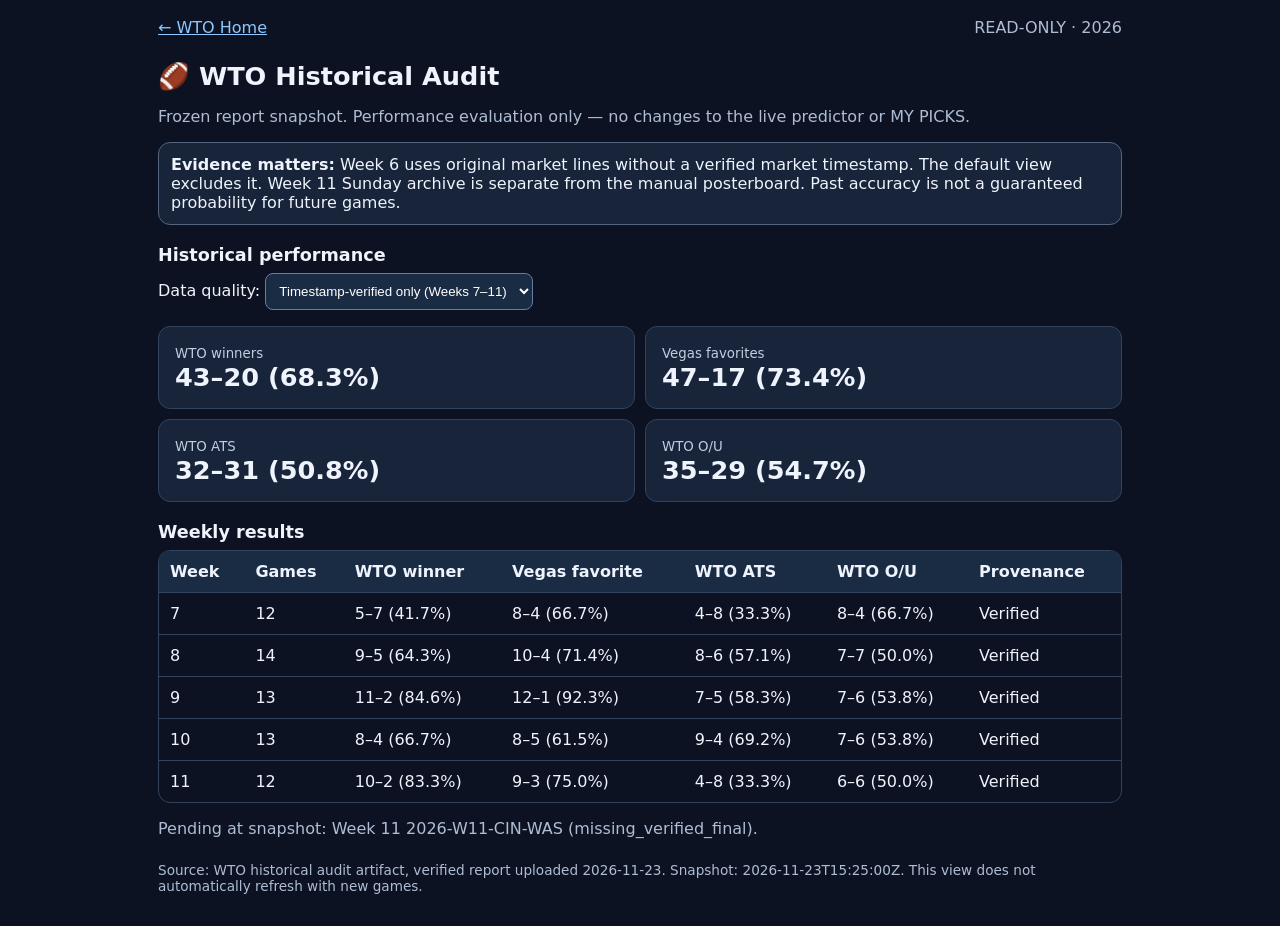
==== wto-audit.html @ 4f3d2b68 "Add isolated read-only historical audit dashboard with strict and legacy filters" ====
<!doctype html>
<html lang="en"><head><meta charset="utf-8"><meta name="viewport" content="width=device-width,initial-scale=1">
<title>WTO · Historical Audit</title><style>
:root{color-scheme:dark;font-family:system-ui,-apple-system,sans-serif;background:#0c1221;color:#eef3fc}
*{box-sizing:border-box}body{margin:0;padding:18px;max-width:1000px;margin-inline:auto}a{color:#8dc8ff}header{display:flex;align-items:center;justify-content:space-between;gap:12px}h1{font-size:1.6rem;margin:24px 0 8px}h2{font-size:1.1rem;margin:20px 0 8px}.muted{color:#aebdd4}.notice{padding:12px;border:1px solid #53657e;border-radius:12px;background:#17243a}.stats{display:grid;grid-template-columns:repeat(2,minmax(0,1fr));gap:10px;margin:16px 0}.stat{padding:16px;background:#17243a;border:1px solid #33435b;border-radius:12px}.stat b{display:block;font-size:1.6rem}.stat small{color:#c1cee2}.tablewrap{overflow:auto;border:1px solid #33435b;border-radius:12px}table{width:100%;border-collapse:collapse;white-space:nowrap}th,td{padding:11px;text-align:left;border-bottom:1px solid #33435b}th{background:#1a2b44}tr:last-child td{border:0}select{padding:9px;border-radius:8px;background:#1a2b44;color:white;border:1px solid #667d9e}button{padding:8px 12px;background:#223b5c;border:1px solid #647c9b;color:white;border-radius:8px}.footer{font-size:.85rem;margin-top:24px}
</style></head><body><header><a href="./index.html">← WTO Home</a><span class="muted">READ-ONLY · 2026</span></header>
<h1>🏈 WTO Historical Audit</h1><p class="muted">Frozen report snapshot. Performance evaluation only — no changes to the live predictor or MY PICKS.</p>
<div class="notice"><strong>Evidence matters:</strong> Week 6 uses original market lines without a verified market timestamp. The default view excludes it. Week 11 Sunday archive is separate from the manual posterboard. Past accuracy is not a guaranteed probability for future games.</div>
<h2>Historical performance</h2><label for="cohort">Data quality: </label><select id="cohort"><option value="strict">Timestamp-verified only (Weeks 7–11)</option><option value="all">All archived weeks (legacy included)</option><option value="legacy">Week 6 legacy only</option></select>
<div class="stats" id="stats" aria-live="polite"></div>
<h2>Weekly results</h2><div class="tablewrap"><table><thead><tr><th>Week</th><th>Games</th><th>WTO winner</th><th>Vegas favorite</th><th>WTO ATS</th><th>WTO O/U</th><th>Provenance</th></tr></thead><tbody id="rows"></tbody></table></div>
<p id="pending" class="muted"></p><p class="footer muted" id="source"></p>
<script>
(async function(){
 const root=document.getElementById('stats'),body=document.getElementById('rows'),filter=document.getElementById('cohort');
 const format=(a)=>a[0]+'–'+a[1]+' ('+(a[0]+a[1]?(100*a[0]/(a[0]+a[1])).toFixed(1)+'%':'—')+')';
 const names={winner:'WTO winners',market:'Vegas favorites',ats:'WTO ATS',total:'WTO O/U'};
 try{
  const response=await fetch('./wto-audit-summary-2026.json',{cache:'no-store'});if(!response.ok)throw Error('HTTP '+response.status);
  const data=await response.json();if(data.schema_version!==1||!Array.isArray(data.weeks))throw Error('Invalid report schema');
  function render(){
   const weeks=data.weeks.filter(w=>filter.value==='all'||(filter.value==='legacy'?w.cohort==='legacy_untimestamped':w.cohort==='timestamp_verified'));
   root.replaceChildren();body.replaceChildren();
   for(const key of ['winner','market','ats','total']){
    const a=weeks.reduce((v,w)=>[v[0]+w[key][0],v[1]+w[key][1]],[0,0]);
    const el=document.createElement('div');el.className='stat';const title=document.createElement('small');title.textContent=names[key];const value=document.createElement('b');value.textContent=format(a);el.append(title,value);root.append(el);
   }
   for(const w of weeks){
    const tr=document.createElement('tr');
    for(const v of [w.week,w.games,format(w.winner),format(w.market),format(w.ats),format(w.total),w.cohort==='legacy_untimestamped'?'Legacy / no market timestamp':'Verified']){
      const td=document.createElement('td');td.textContent=String(v);tr.append(td);
    }body.append(tr);
   }
  }
  filter.addEventListener('change',render);render();
  document.getElementById('pending').textContent='Pending at snapshot: '+data.pending.map(x=>'Week '+x.week+' '+x.gameId+' ('+x.reason+')').join(', ')+'.';
  document.getElementById('source').textContent='Source: '+data.source+'. Snapshot: '+data.generated_at+'. This view does not automatically refresh with new games.';
 }catch(e){root.textContent='Audit data unavailable: '+e.message;}
})();
</script></body></html>
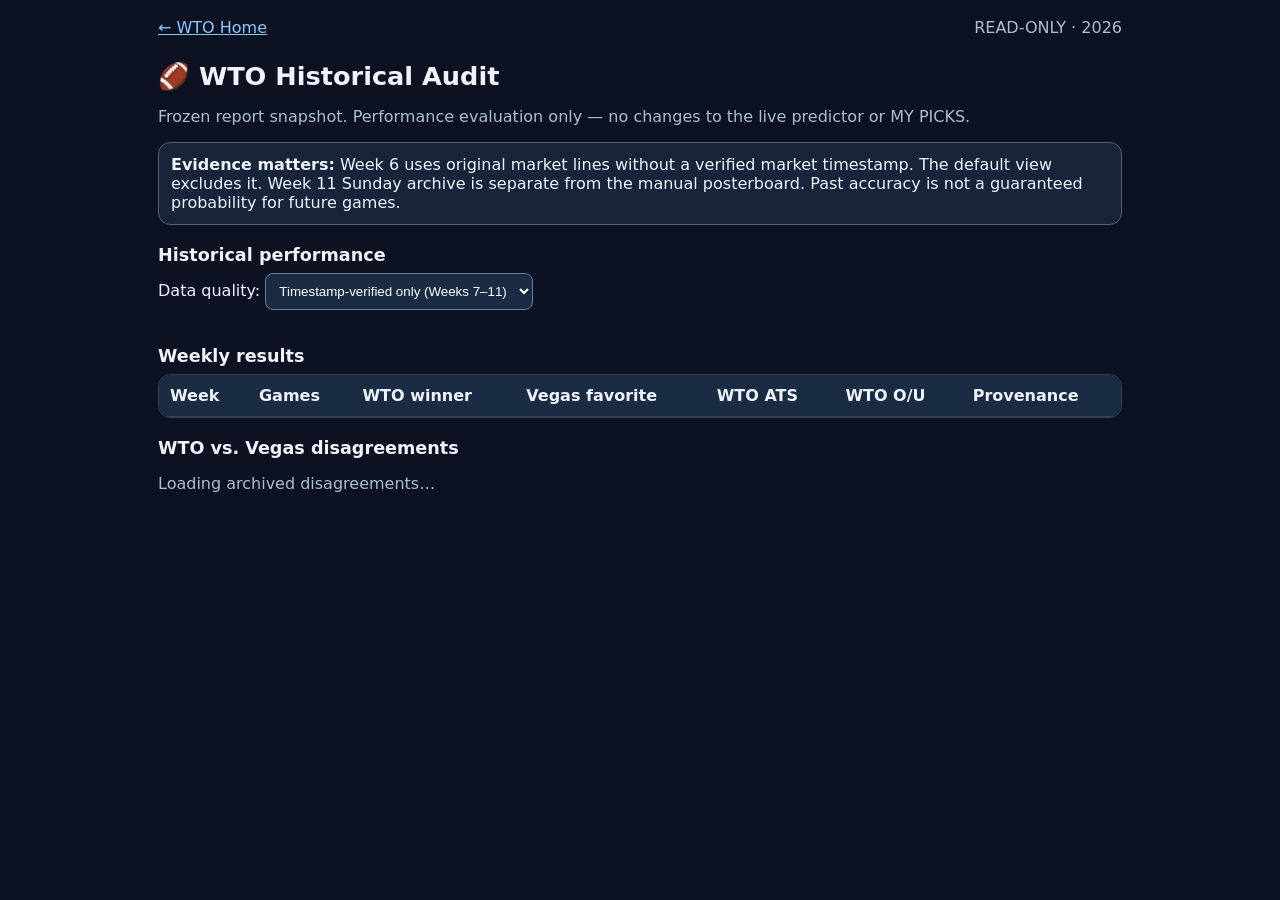
==== commit 0c084112: "Improve mobile audit weekly cards and add provenance-filtered WTO versus Vegas disagreement tracker" ====
--- a/wto-audit.html
+++ b/wto-audit.html
@@ -3,24 +3,28 @@
 <title>WTO · Historical Audit</title><style>
 :root{color-scheme:dark;font-family:system-ui,-apple-system,sans-serif;background:#0c1221;color:#eef3fc}
 *{box-sizing:border-box}body{margin:0;padding:18px;max-width:1000px;margin-inline:auto}a{color:#8dc8ff}header{display:flex;align-items:center;justify-content:space-between;gap:12px}h1{font-size:1.6rem;margin:24px 0 8px}h2{font-size:1.1rem;margin:20px 0 8px}.muted{color:#aebdd4}.notice{padding:12px;border:1px solid #53657e;border-radius:12px;background:#17243a}.stats{display:grid;grid-template-columns:repeat(2,minmax(0,1fr));gap:10px;margin:16px 0}.stat{padding:16px;background:#17243a;border:1px solid #33435b;border-radius:12px}.stat b{display:block;font-size:1.6rem}.stat small{color:#c1cee2}.tablewrap{overflow:auto;border:1px solid #33435b;border-radius:12px}table{width:100%;border-collapse:collapse;white-space:nowrap}th,td{padding:11px;text-align:left;border-bottom:1px solid #33435b}th{background:#1a2b44}tr:last-child td{border:0}select{padding:9px;border-radius:8px;background:#1a2b44;color:white;border:1px solid #667d9e}button{padding:8px 12px;background:#223b5c;border:1px solid #647c9b;color:white;border-radius:8px}.footer{font-size:.85rem;margin-top:24px}
+@media(max-width:680px){body{padding:12px}h1{font-size:1.4rem}.stats{gap:8px}.stat{padding:12px}.stat b{font-size:1.35rem}.tablewrap{display:none}.weeklycards{display:grid;gap:10px}.weekcard{border:1px solid #33435b;border-radius:12px;background:#17243a;padding:12px}.weekhead{display:flex;justify-content:space-between;align-items:center;margin-bottom:10px;gap:8px}.weekmetrics{display:grid;grid-template-columns:repeat(2,minmax(0,1fr));gap:8px}.metric{font-size:.9rem}.metric small{display:block;color:#aebdd4}.disagree-row{grid-template-columns:1fr!important}}
+@media(min-width:681px){.weeklycards{display:none}}
+.disagreements{display:grid;gap:10px;margin-top:12px}.disagree-row{display:grid;grid-template-columns:1.2fr 1fr 1fr;gap:8px;padding:12px;background:#17243a;border:1px solid #33435b;border-radius:12px}.disagree-row small{display:block;color:#aebdd4}.outcome{font-weight:700}.win{color:#81d7a5}.loss{color:#ffb3a8}
 </style></head><body><header><a href="./index.html">← WTO Home</a><span class="muted">READ-ONLY · 2026</span></header>
 <h1>🏈 WTO Historical Audit</h1><p class="muted">Frozen report snapshot. Performance evaluation only — no changes to the live predictor or MY PICKS.</p>
 <div class="notice"><strong>Evidence matters:</strong> Week 6 uses original market lines without a verified market timestamp. The default view excludes it. Week 11 Sunday archive is separate from the manual posterboard. Past accuracy is not a guaranteed probability for future games.</div>
 <h2>Historical performance</h2><label for="cohort">Data quality: </label><select id="cohort"><option value="strict">Timestamp-verified only (Weeks 7–11)</option><option value="all">All archived weeks (legacy included)</option><option value="legacy">Week 6 legacy only</option></select>
 <div class="stats" id="stats" aria-live="polite"></div>
-<h2>Weekly results</h2><div class="tablewrap"><table><thead><tr><th>Week</th><th>Games</th><th>WTO winner</th><th>Vegas favorite</th><th>WTO ATS</th><th>WTO O/U</th><th>Provenance</th></tr></thead><tbody id="rows"></tbody></table></div>
+<h2>Weekly results</h2><div class="tablewrap"><table><thead><tr><th>Week</th><th>Games</th><th>WTO winner</th><th>Vegas favorite</th><th>WTO ATS</th><th>WTO O/U</th><th>Provenance</th></tr></thead><tbody id="rows"></tbody></table></div><div id="weeklycards" class="weeklycards" aria-label="Mobile weekly results"></div><h2>WTO vs. Vegas disagreements</h2><p class="muted" id="disagreementSummary">Loading archived disagreements…</p><div class="disagreements" id="disagreements" aria-live="polite"></div>
 <p id="pending" class="muted"></p><p class="footer muted" id="source"></p>
 <script>
 (async function(){
- const root=document.getElementById('stats'),body=document.getElementById('rows'),filter=document.getElementById('cohort');
+ const root=document.getElementById('stats'),body=document.getElementById('rows'),filter=document.getElementById('cohort'),mobile=document.getElementById('weeklycards'),disagreements=document.getElementById('disagreements'),disagreementSummary=document.getElementById('disagreementSummary');
  const format=(a)=>a[0]+'–'+a[1]+' ('+(a[0]+a[1]?(100*a[0]/(a[0]+a[1])).toFixed(1)+'%':'—')+')';
  const names={winner:'WTO winners',market:'Vegas favorites',ats:'WTO ATS',total:'WTO O/U'};
  try{
   const response=await fetch('./wto-audit-summary-2026.json',{cache:'no-store'});if(!response.ok)throw Error('HTTP '+response.status);
   const data=await response.json();if(data.schema_version!==1||!Array.isArray(data.weeks))throw Error('Invalid report schema');
+  let comparison=null;try{const c=await fetch('./wto-audit-disagreements-2026.json',{cache:'no-store'});if(c.ok){comparison=await c.json();if(comparison.schema_version!==1||!Array.isArray(comparison.disagreements))comparison=null;}}catch(_){}
   function render(){
    const weeks=data.weeks.filter(w=>filter.value==='all'||(filter.value==='legacy'?w.cohort==='legacy_untimestamped':w.cohort==='timestamp_verified'));
-   root.replaceChildren();body.replaceChildren();
+   root.replaceChildren();body.replaceChildren();mobile.replaceChildren();disagreements.replaceChildren();
    for(const key of ['winner','market','ats','total']){
     const a=weeks.reduce((v,w)=>[v[0]+w[key][0],v[1]+w[key][1]],[0,0]);
     const el=document.createElement('div');el.className='stat';const title=document.createElement('small');title.textContent=names[key];const value=document.createElement('b');value.textContent=format(a);el.append(title,value);root.append(el);
@@ -30,7 +34,12 @@
     for(const v of [w.week,w.games,format(w.winner),format(w.market),format(w.ats),format(w.total),w.cohort==='legacy_untimestamped'?'Legacy / no market timestamp':'Verified']){
       const td=document.createElement('td');td.textContent=String(v);tr.append(td);
     }body.append(tr);
+    const card=document.createElement('section');card.className='weekcard';const head=document.createElement('div');head.className='weekhead';const title=document.createElement('strong');title.textContent='Week '+w.week;const provenance=document.createElement('small');provenance.className='muted';provenance.textContent=w.cohort==='legacy_untimestamped'?'Legacy':'Verified';head.append(title,provenance);card.append(head);const metrics=document.createElement('div');metrics.className='weekmetrics';for(const [label,val] of [['Games',String(w.games)],['WTO winner',format(w.winner)],['Vegas favorite',format(w.market)],['WTO ATS',format(w.ats)],['WTO O/U',format(w.total)]]){const metric=document.createElement('div');metric.className='metric';const small=document.createElement('small');small.textContent=label;const strong=document.createElement('strong');strong.textContent=val;metric.append(small,strong);metrics.append(metric);}card.append(metrics);mobile.append(card);
    }
+  }
+   if(!comparison){disagreementSummary.textContent='Disagreement data unavailable; weekly audit remains available.';return;}
+   const included=new Set(weeks.map(w=>w.week));const items=comparison.disagreements.filter(x=>included.has(x.week));const aiWins=items.filter(x=>x.aiResult==='win').length;disagreementSummary.textContent=items.length+' archived disagreements · WTO correct '+aiWins+' · Vegas correct '+(items.length-aiWins)+'. These are past outcomes, not future probabilities.';
+   for(const g of items){const el=document.createElement('div');el.className='disagree-row';for(const [label,value,result] of [['Matchup','Week '+g.week+' · '+g.away+' @ '+g.home,null],['WTO pick',g.aiWinner,g.aiResult],['Vegas favorite',g.marketFavorite,g.marketResult]]){const part=document.createElement('div');const name=document.createElement('small');name.textContent=label;const val=document.createElement('span');val.className='outcome '+(result??'');val.textContent=value+(result?' · '+(result==='win'?'Correct':'Incorrect'):'');part.append(name,val);el.append(part);}disagreements.append(el);}
   }
   filter.addEventListener('change',render);render();
   document.getElementById('pending').textContent='Pending at snapshot: '+data.pending.map(x=>'Week '+x.week+' '+x.gameId+' ('+x.reason+')').join(', ')+'.';
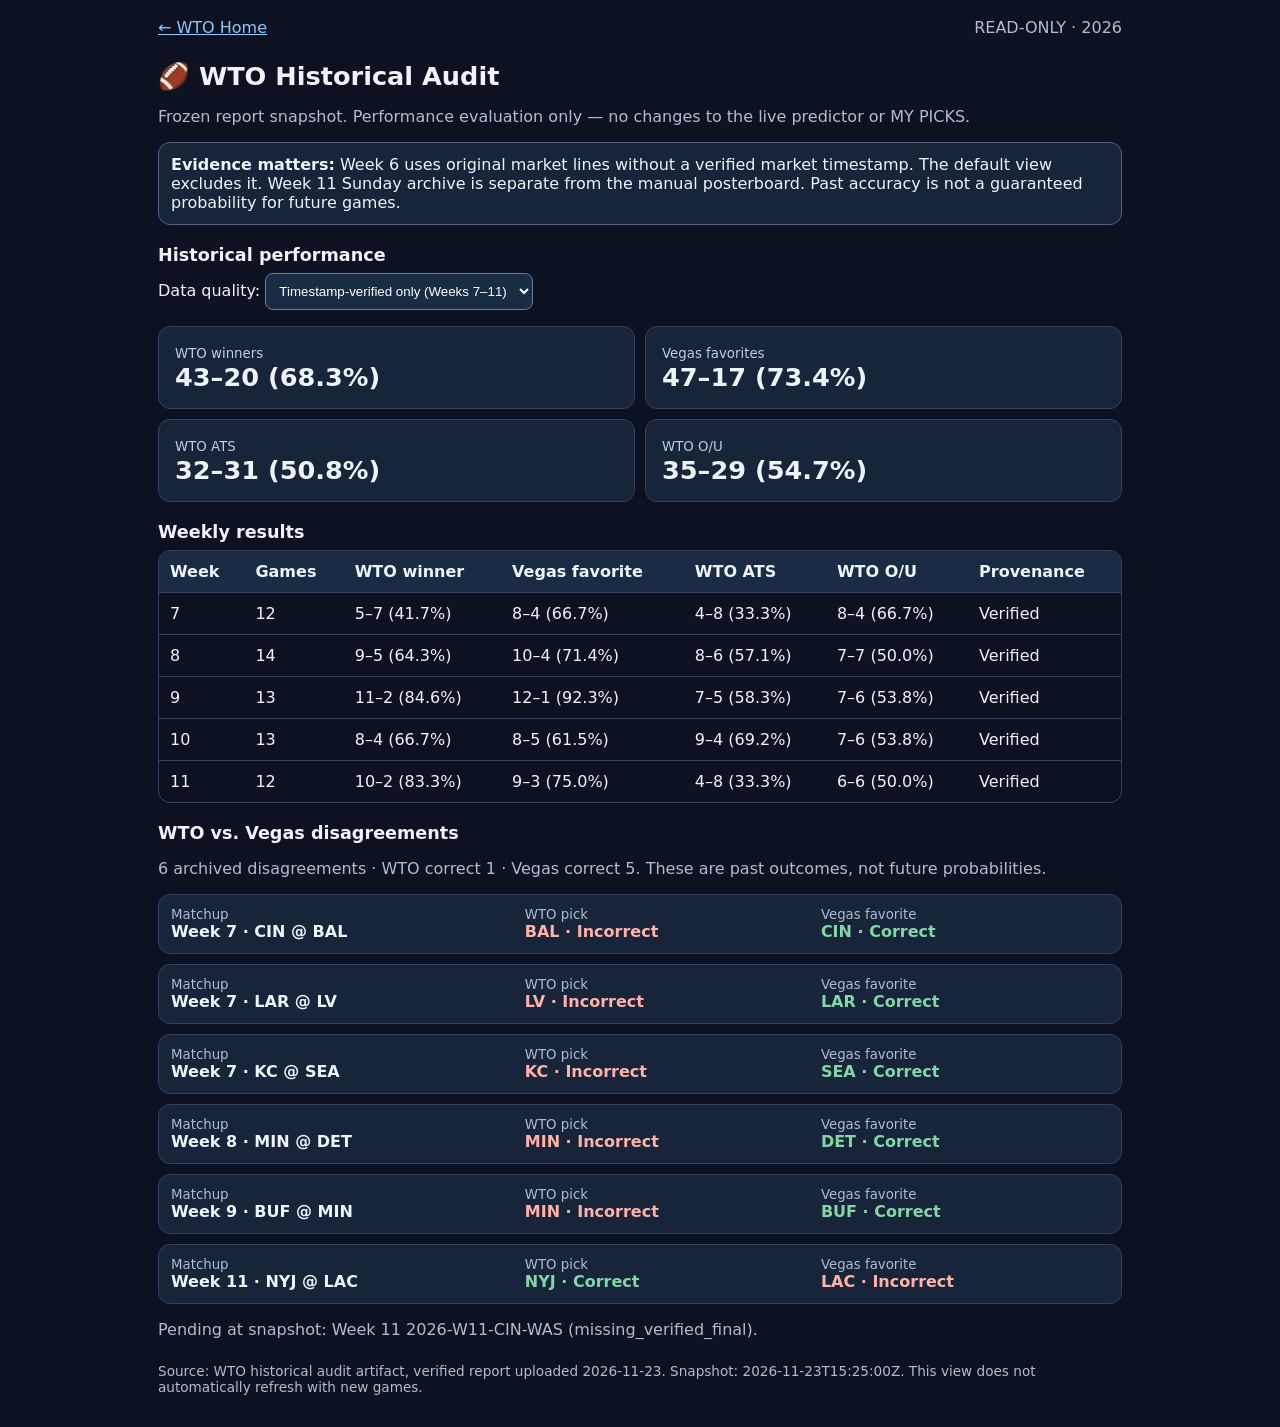
==== commit 1ab589c2: "Fix audit dashboard render scope for mobile cards and disagreement list" ====
--- a/wto-audit.html
+++ b/wto-audit.html
@@ -36,7 +36,6 @@
     }body.append(tr);
     const card=document.createElement('section');card.className='weekcard';const head=document.createElement('div');head.className='weekhead';const title=document.createElement('strong');title.textContent='Week '+w.week;const provenance=document.createElement('small');provenance.className='muted';provenance.textContent=w.cohort==='legacy_untimestamped'?'Legacy':'Verified';head.append(title,provenance);card.append(head);const metrics=document.createElement('div');metrics.className='weekmetrics';for(const [label,val] of [['Games',String(w.games)],['WTO winner',format(w.winner)],['Vegas favorite',format(w.market)],['WTO ATS',format(w.ats)],['WTO O/U',format(w.total)]]){const metric=document.createElement('div');metric.className='metric';const small=document.createElement('small');small.textContent=label;const strong=document.createElement('strong');strong.textContent=val;metric.append(small,strong);metrics.append(metric);}card.append(metrics);mobile.append(card);
    }
-  }
    if(!comparison){disagreementSummary.textContent='Disagreement data unavailable; weekly audit remains available.';return;}
    const included=new Set(weeks.map(w=>w.week));const items=comparison.disagreements.filter(x=>included.has(x.week));const aiWins=items.filter(x=>x.aiResult==='win').length;disagreementSummary.textContent=items.length+' archived disagreements · WTO correct '+aiWins+' · Vegas correct '+(items.length-aiWins)+'. These are past outcomes, not future probabilities.';
    for(const g of items){const el=document.createElement('div');el.className='disagree-row';for(const [label,value,result] of [['Matchup','Week '+g.week+' · '+g.away+' @ '+g.home,null],['WTO pick',g.aiWinner,g.aiResult],['Vegas favorite',g.marketFavorite,g.marketResult]]){const part=document.createElement('div');const name=document.createElement('small');name.textContent=label;const val=document.createElement('span');val.className='outcome '+(result??'');val.textContent=value+(result?' · '+(result==='win'?'Correct':'Incorrect'):'');part.append(name,val);el.append(part);}disagreements.append(el);}
